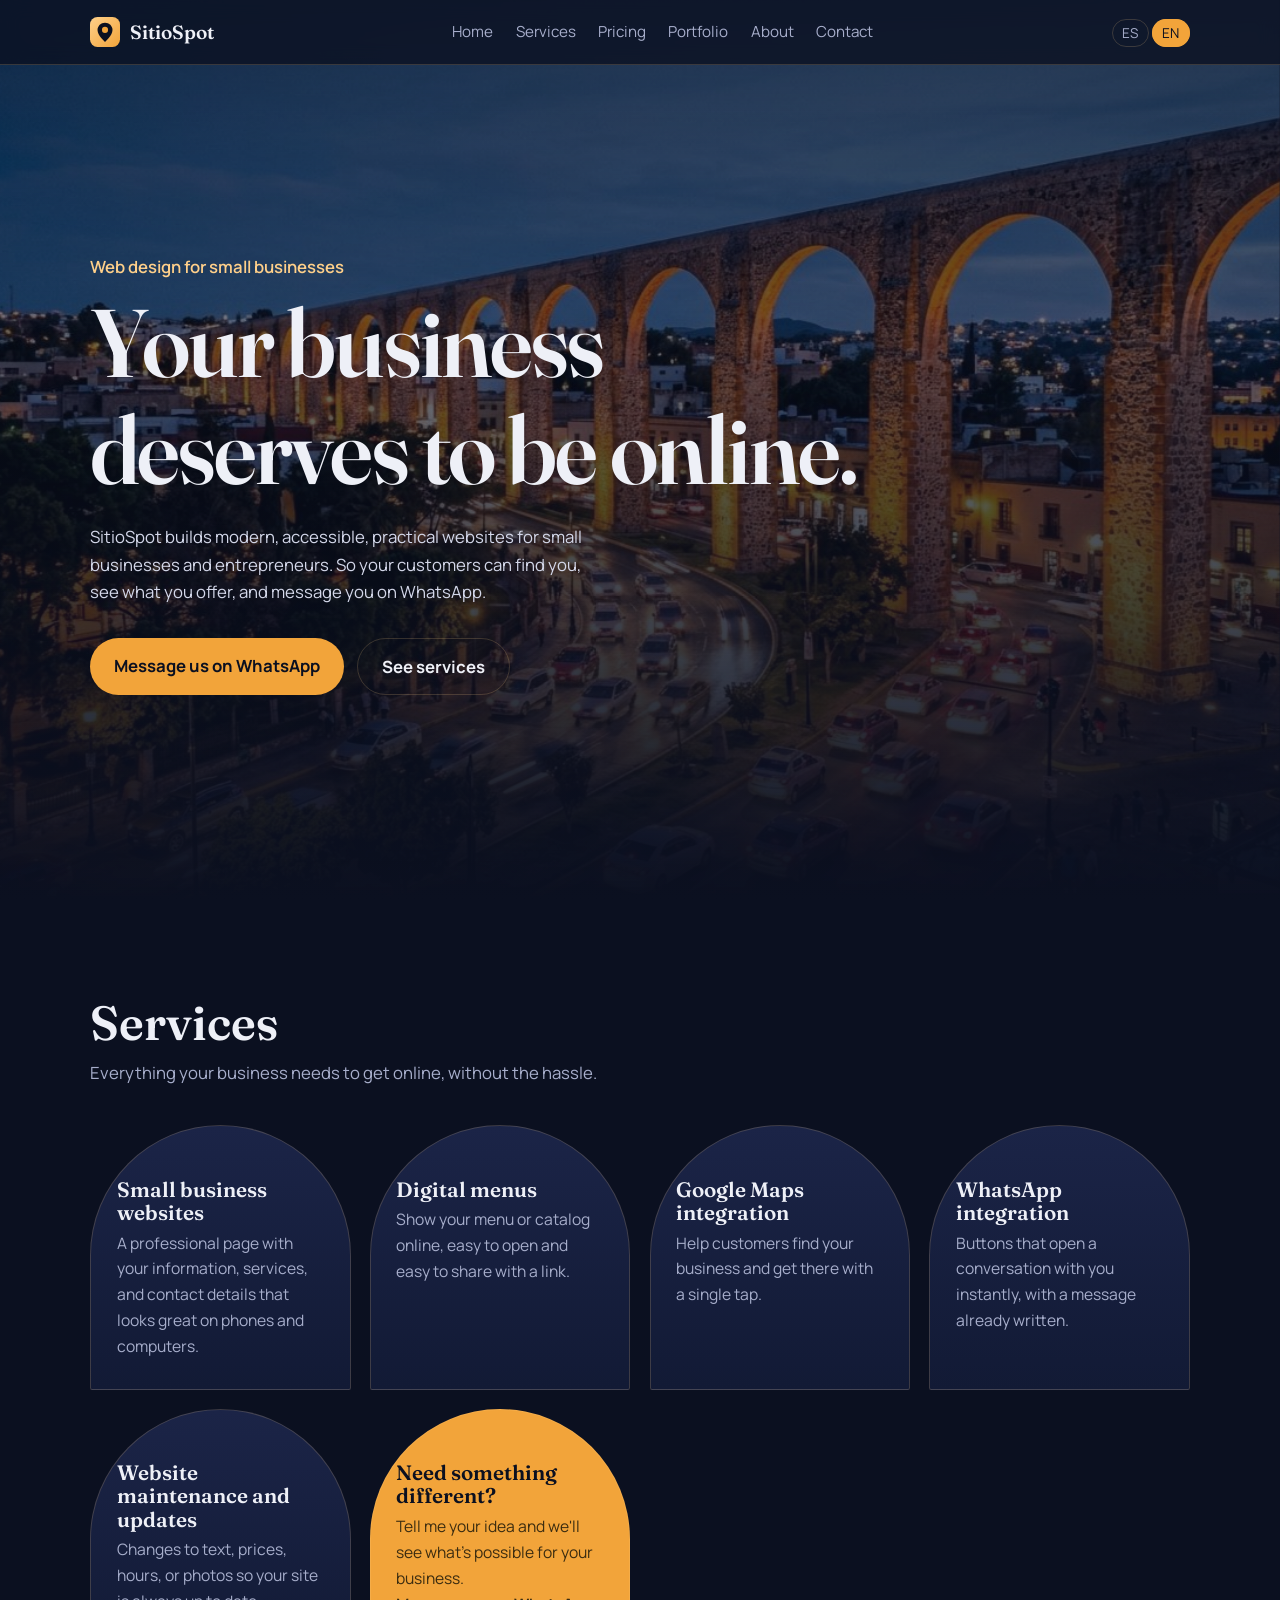
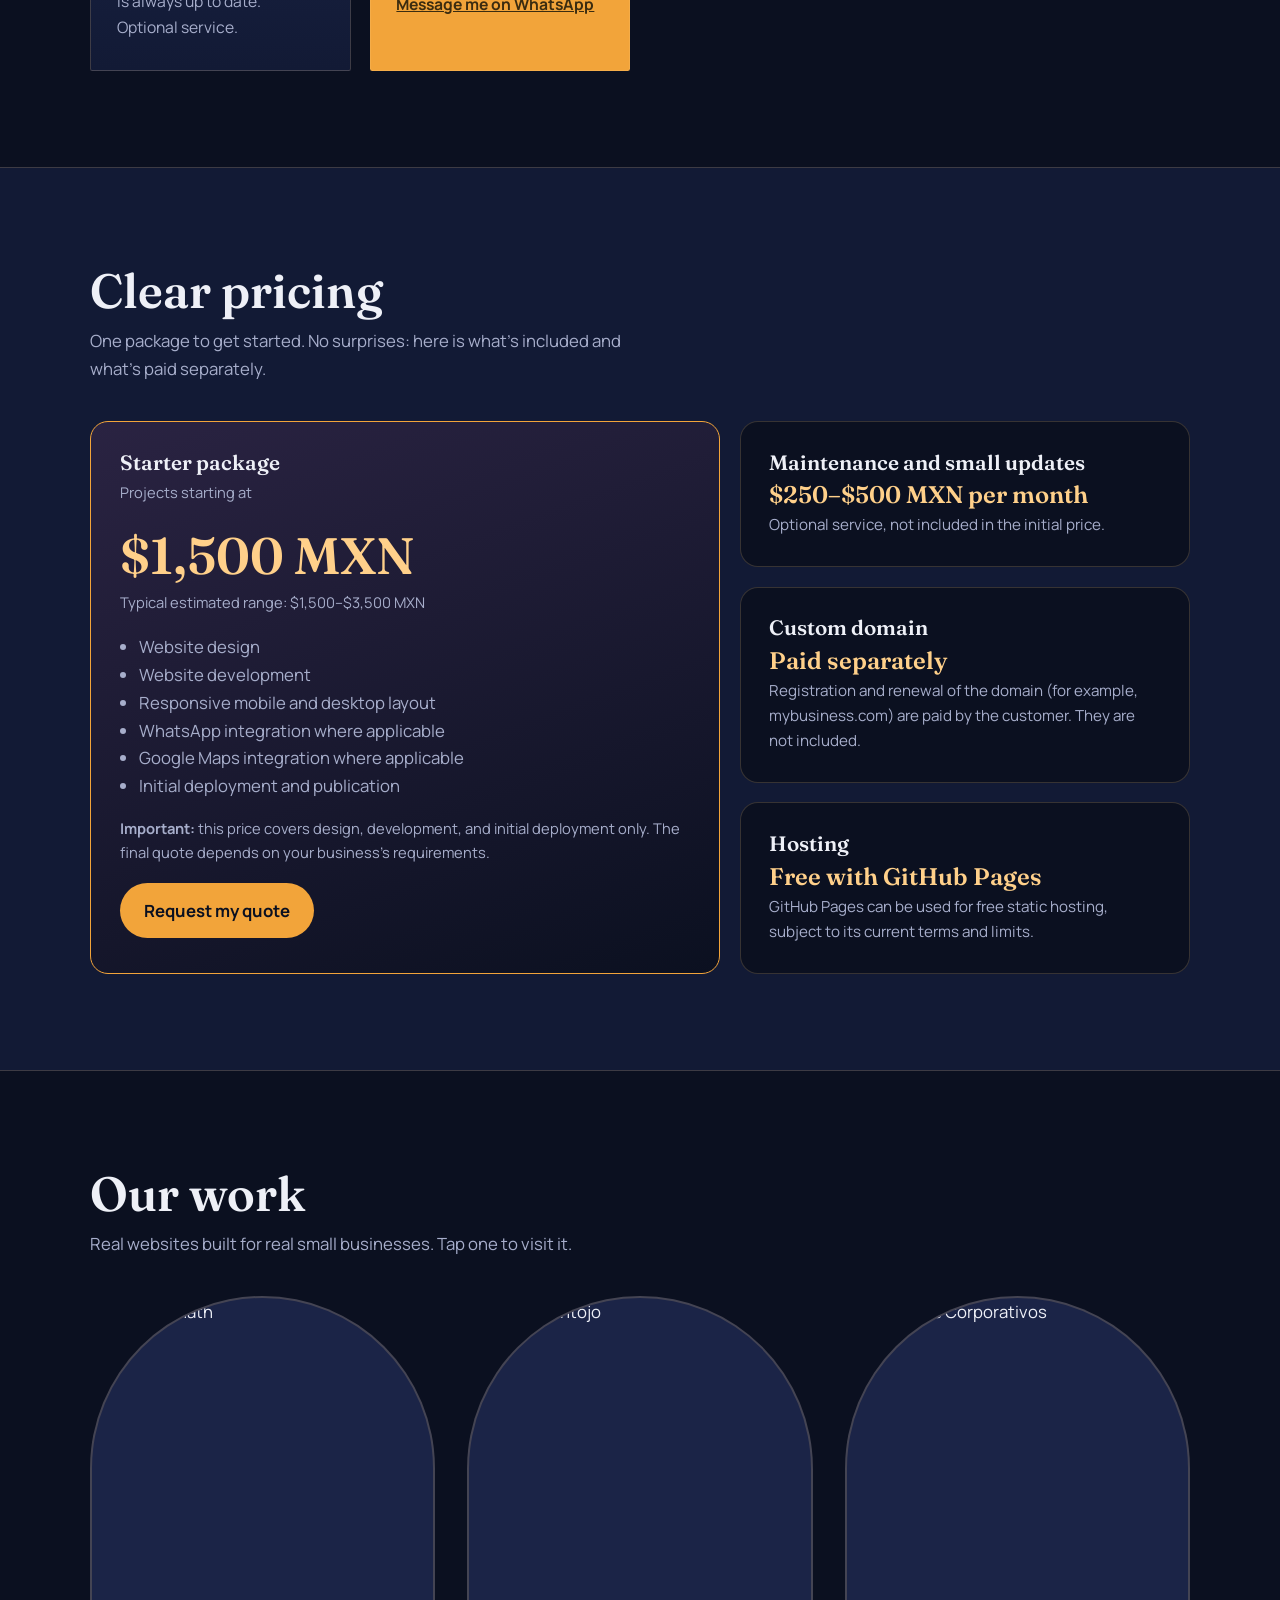
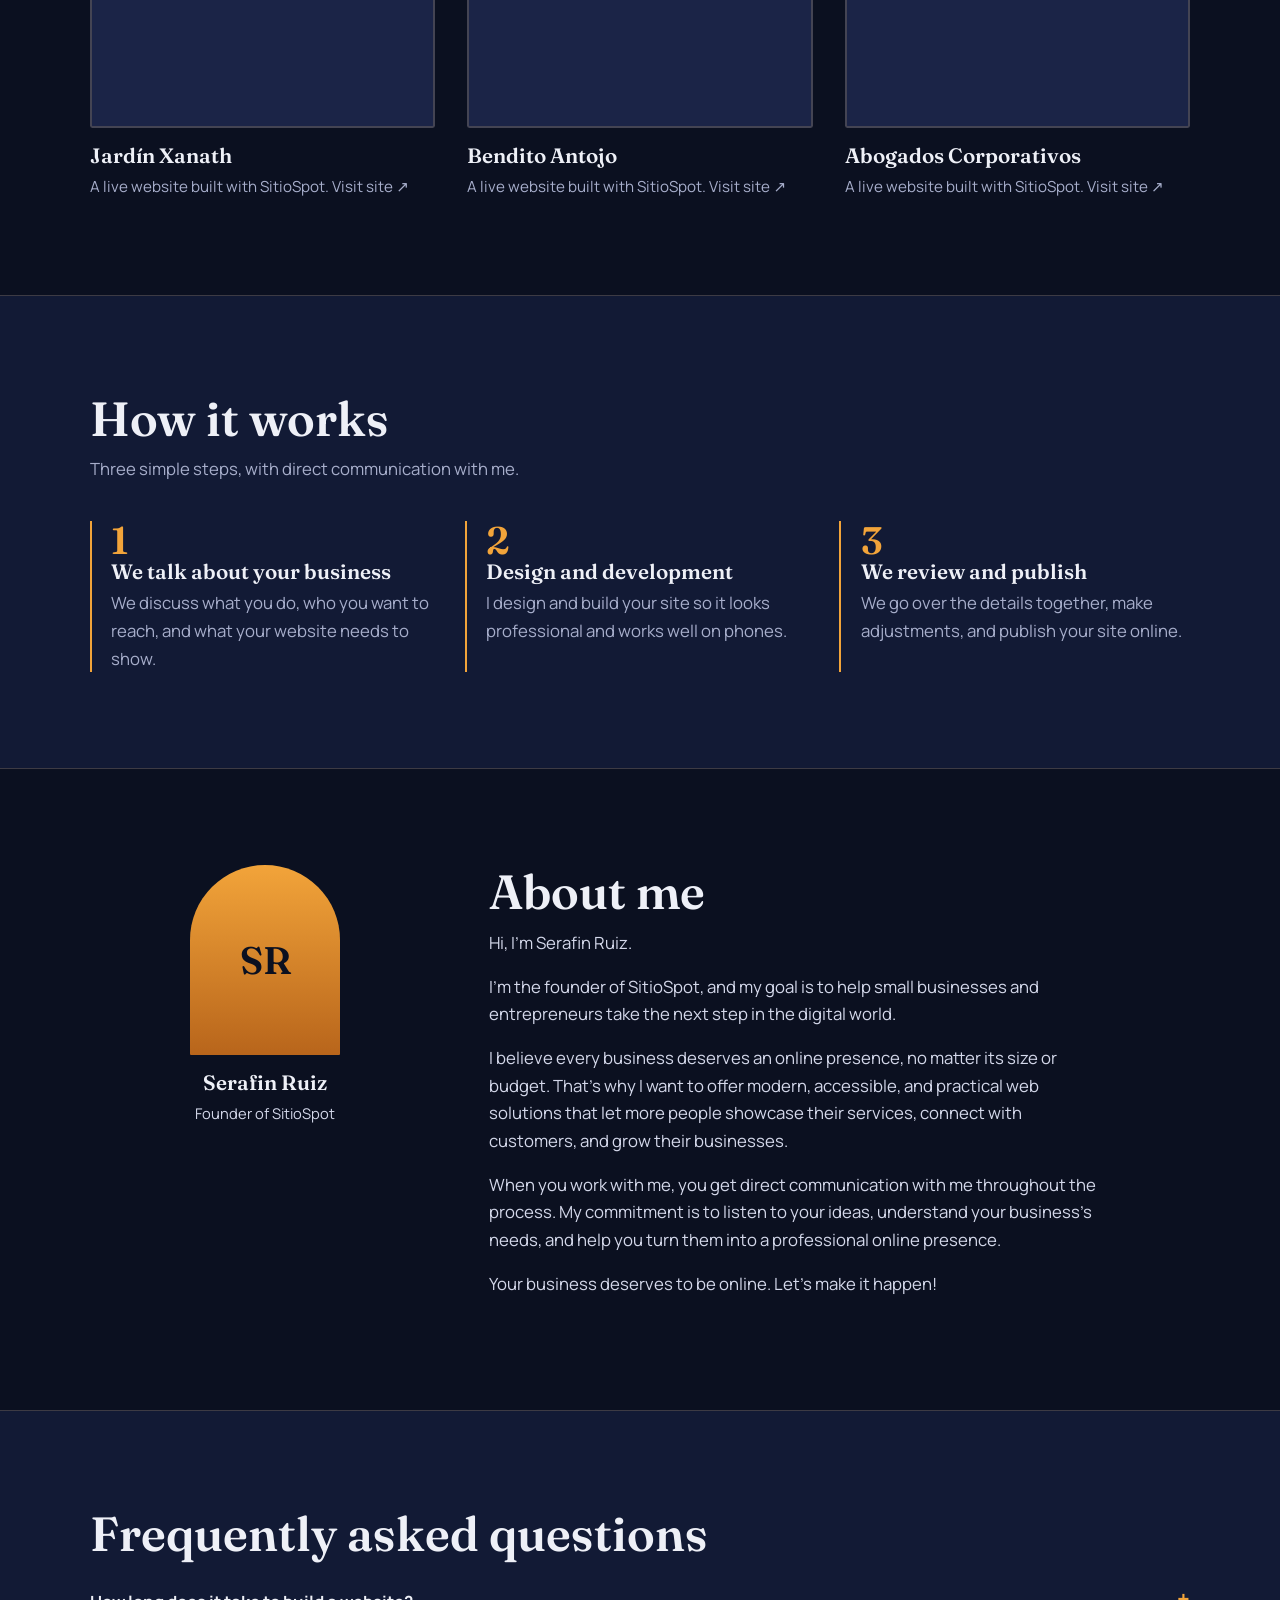
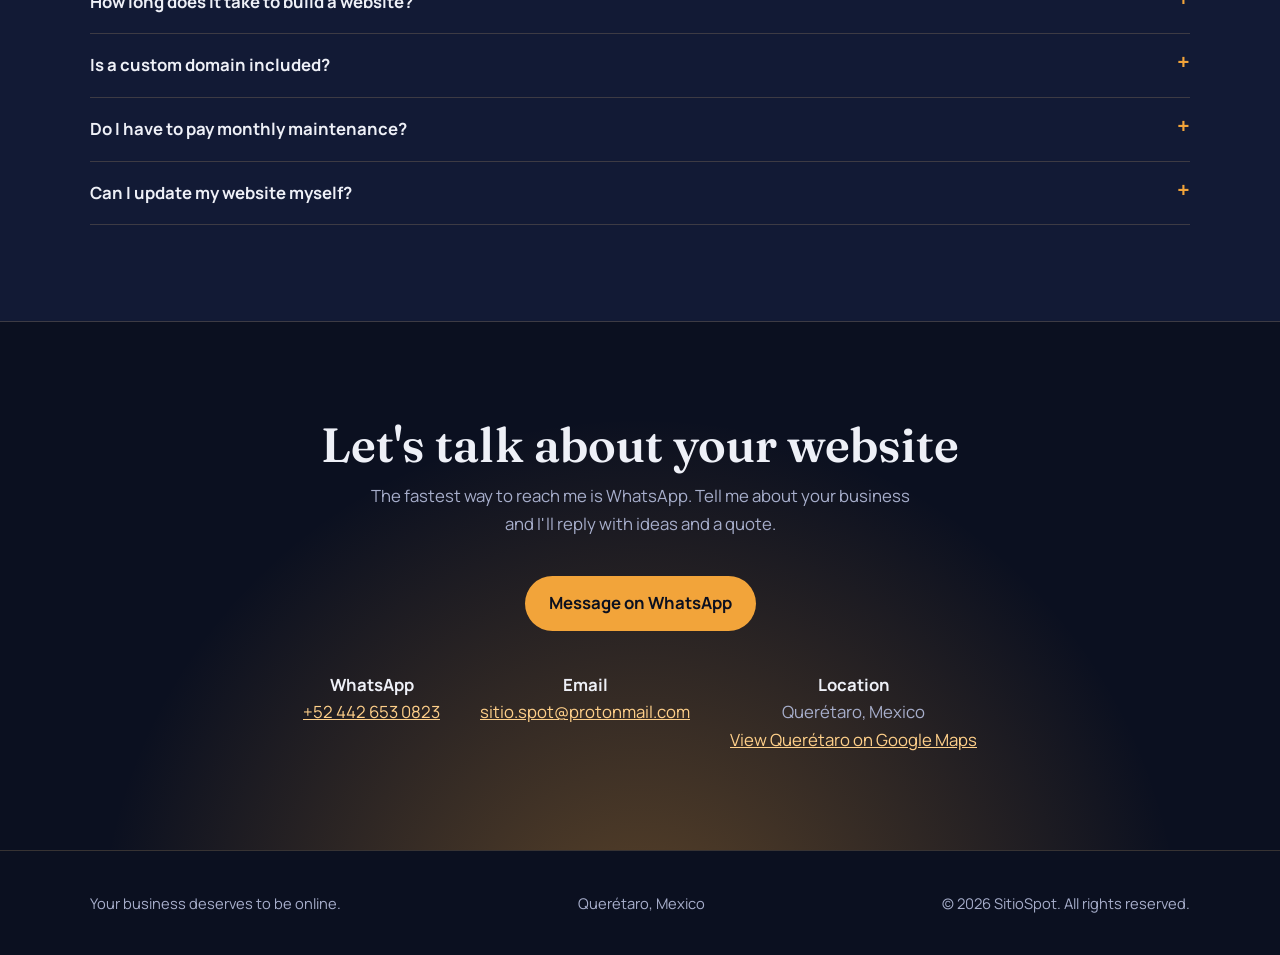
==== en.html @ 37e657c3 "1.3 update" ====
<!doctype html><html lang="en"><head><meta charset="utf-8"><meta name="viewport" content="width=device-width,initial-scale=1"><title>SitioSpot | Websites for small businesses in Querétaro</title><meta name="description" content="SitioSpot builds modern, accessible, practical websites for small businesses and entrepreneurs in Querétaro. Your business deserves to be online."><meta property="og:title" content="SitioSpot | Websites for small businesses in Querétaro"><meta property="og:type" content="website"><meta name="theme-color" content="#0b1020"><link rel="icon" href="./logo-mark.svg"><link rel="preconnect" href="https://fonts.googleapis.com"><link rel="preconnect" href="https://fonts.gstatic.com" crossorigin><link href="https://fonts.googleapis.com/css2?family=Fraunces:opsz,wght@9..144,500;9..144,600&family=Manrope:wght@400;600;700&display=swap" rel="stylesheet"><link rel="stylesheet" href="style.css"></head><body>
<a class="skip" href="#main">Skip to content</a>
<header><div class="wrap"><a class="brand" href="#home"><img src="./logo-mark.svg" alt="">SitioSpot</a><nav aria-label="Main"><ul><li><a href="#home">Home</a></li><li><a href="#services">Services</a></li><li><a href="#pricing">Pricing</a></li><li><a href="#portfolio">Portfolio</a></li><li><a href="#about">About</a></li><li><a href="#contact">Contact</a></li></ul></nav><div class="lang"><a href="es.html">ES</a> <a href="en.html" aria-current="true">EN</a></div></div></header>
<main id="main">
<section class="hero" id="home"><div class="wrap"><span class="tag">Web design for small businesses</span><h1>Your business deserves to be online.</h1><p>SitioSpot builds modern, accessible, practical websites for small businesses and entrepreneurs. So your customers can find you, see what you offer, and message you on WhatsApp.</p><div class="cta"><a class="btn" href="https://wa.me/524426530823">Message us on WhatsApp</a><a class="btn ghost" href="#services">See services</a></div></div></section>
<section class="services" id="services"><div class="wrap"><h2>Services</h2><p class="lead">Everything your business needs to get online, without the hassle.</p><div class="grid"><div class="arch"><h3>Small business websites</h3><p>A professional page with your information, services, and contact details that looks great on phones and computers.</p></div><div class="arch"><h3>Digital menus</h3><p>Show your menu or catalog online, easy to open and easy to share with a link.</p></div><div class="arch"><h3>Google Maps integration</h3><p>Help customers find your business and get there with a single tap.</p></div><div class="arch"><h3>WhatsApp integration</h3><p>Buttons that open a conversation with you instantly, with a message already written.</p></div><div class="arch"><h3>Website maintenance and updates</h3><p>Changes to text, prices, hours, or photos so your site is always up to date. Optional service.</p></div><div class="arch"><h3>Need something different?</h3><p>Tell me your idea and we'll see what's possible for your business.</p><p><a href="https://wa.me/524426530823">Message me on WhatsApp</a></p></div></div></div></section>
<section class="price" id="pricing"><div class="wrap"><h2>Clear pricing</h2><p class="lead">One package to get started. No surprises: here is what's included and what's paid separately.</p><div class="plans"><div class="card main"><h3>Starter package</h3><p class="note">Projects starting at</p><div class="amount">$1,500 MXN</div><p class="note">Typical estimated range: $1,500–$3,500 MXN</p><ul><li>Website design</li><li>Website development</li><li>Responsive mobile and desktop layout</li><li>WhatsApp integration where applicable</li><li>Google Maps integration where applicable</li><li>Initial deployment and publication</li></ul><p class="note"><b>Important:</b> this price covers design, development, and initial deployment only. The final quote depends on your business's requirements.</p><a class="btn" href="https://wa.me/524426530823">Request my quote</a></div><div class="side"><div class="card"><h3>Maintenance and small updates</h3><div class="amount">$250–$500 MXN per month</div><p>Optional service, not included in the initial price.</p></div><div class="card"><h3>Custom domain</h3><div class="amount">Paid separately</div><p>Registration and renewal of the domain (for example, mybusiness.com) are paid by the customer. They are not included.</p></div><div class="card"><h3>Hosting</h3><div class="amount">Free with GitHub Pages</div><p>GitHub Pages can be used for free static hosting, subject to its current terms and limits.</p></div></div></div></div></section>
<section id="portfolio"><div class="wrap"><h2>Our work</h2><p class="lead">Real websites built for real small businesses. Tap one to visit it.</p><div class="work"><a href="https://jardin-xanath.github.io/jardin.xanath/" target="_blank" rel="noopener"><div class="shot"><img src="https://s0.wp.com/mshots/v1/https%3A%2F%2Fjardin-xanath.github.io%2Fjardin.xanath%2F?w=800&h=1000" alt="Jardín Xanath" loading="lazy" width="800" height="1000"></div><h3>Jardín Xanath</h3><p>A live website built with SitioSpot. Visit site ↗</p></a><a href="https://bendito-antojo.github.io/bendito-antojo/" target="_blank" rel="noopener"><div class="shot"><img src="https://s0.wp.com/mshots/v1/https%3A%2F%2Fbendito-antojo.github.io%2Fbendito-antojo%2F?w=800&h=1000" alt="Bendito Antojo" loading="lazy" width="800" height="1000"></div><h3>Bendito Antojo</h3><p>A live website built with SitioSpot. Visit site ↗</p></a><a href="https://abogados-corporativos.github.io/ac/#inicio" target="_blank" rel="noopener"><div class="shot"><img src="https://s0.wp.com/mshots/v1/https%3A%2F%2Fabogados-corporativos.github.io%2Fac%2F%23inicio?w=800&h=1000" alt="Abogados Corporativos" loading="lazy" width="800" height="1000"></div><h3>Abogados Corporativos</h3><p>A live website built with SitioSpot. Visit site ↗</p></a></div></div></section>
<section class="price" id="how"><div class="wrap"><h2>How it works</h2><p class="lead">Three simple steps, with direct communication with me.</p><ol class="steps"><li><h3>We talk about your business</h3><p>We discuss what you do, who you want to reach, and what your website needs to show.</p></li><li><h3>Design and development</h3><p>I design and build your site so it looks professional and works well on phones.</p></li><li><h3>We review and publish</h3><p>We go over the details together, make adjustments, and publish your site online.</p></li></ol></div></section>
<section id="about"><div class="wrap about"><div class="me"><b>SR</b><h3>Serafin Ruiz</h3><p class="note">Founder of SitioSpot</p></div><div><h2>About me</h2><p>Hi, I'm Serafin Ruiz.</p><p>I'm the founder of SitioSpot, and my goal is to help small businesses and entrepreneurs take the next step in the digital world.</p><p>I believe every business deserves an online presence, no matter its size or budget. That's why I want to offer modern, accessible, and practical web solutions that let more people showcase their services, connect with customers, and grow their businesses.</p><p>When you work with me, you get direct communication with me throughout the process. My commitment is to listen to your ideas, understand your business's needs, and help you turn them into a professional online presence.</p><p>Your business deserves to be online. Let's make it happen!</p></div></div></section>
<section class="price"><div class="wrap"><h2>Frequently asked questions</h2><details><summary>How long does it take to build a website?</summary><p>It depends on the project and how soon we have your information (text, photos, menu, etc.). A simple site can be ready in a few days to a couple of weeks. I'll give you an estimate once I know what you need.</p></details><details><summary>Is a custom domain included?</summary><p>No. The initial price does not include registering or renewing a domain (for example, mybusiness.com); that is paid separately. In the meantime, your site can be published for free at a GitHub Pages address, and we can connect your domain later if you decide to buy one.</p></details><details><summary>Do I have to pay monthly maintenance?</summary><p>No, it's not required. It's an optional service at $250–$500 MXN per month for small changes and updates. If you don't sign up for it, future changes are quoted separately.</p></details><details><summary>Can I update my website myself?</summary><p>Your site is built with code (HTML and CSS), so changing text or prices means editing files. If you'd rather not, the maintenance service covers it. And if you're interested, I can show you how to make simple changes.</p></details></div></section>
<section class="contact" id="contact"><div class="wrap"><h2>Let's talk about your website</h2><p class="lead">The fastest way to reach me is WhatsApp. Tell me about your business and I'll reply with ideas and a quote.</p><a class="btn" href="https://wa.me/524426530823">Message on WhatsApp</a><div class="info"><div><b>WhatsApp</b><a href="https://wa.me/524426530823">+52 442 653 0823</a></div><div><b>Email</b><a href="mailto:sitio.spot@protonmail.com">sitio.spot@protonmail.com</a></div><div><b>Location</b>Querétaro, Mexico<br><a href="https://www.google.com/maps/search/?api=1&query=Quer%C3%A9taro%2C%20M%C3%A9xico">View Querétaro on Google Maps</a></div></div></div></section>
</main>
<footer><div class="wrap"><span>Your business deserves to be online.</span><span>Querétaro, Mexico</span><span>© 2026 SitioSpot. All rights reserved.</span></div></footer></body></html>
---- style.css ----
:root{--ink:#0b1020;--dusk:#121a35;--stone:#1b2447;--amber:#f2a43a;--glow:#ffd08a;--text:#eef0f7;--mute:#a7aecb;--line:rgba(255,208,138,.18);--serif:'Fraunces',Georgia,serif;--sans:'Manrope',system-ui,sans-serif}
*{box-sizing:border-box;margin:0}html{scroll-behavior:smooth;scroll-padding-top:76px}
body{background:var(--ink);color:var(--text);font:400 1.05rem/1.65 var(--sans);-webkit-font-smoothing:antialiased}
a{color:inherit}img{max-width:100%;display:block}
:focus-visible{outline:3px solid var(--glow);outline-offset:3px}
.skip{position:absolute;left:-999px}.skip:focus{left:8px;top:8px;background:var(--amber);color:var(--ink);padding:.5rem 1rem;z-index:99}
.wrap{width:min(1100px,92%);margin:auto}
h1,h2,h3{font-family:var(--serif);line-height:1.12;font-weight:600}
h2{font-size:clamp(2rem,4.5vw,3rem);margin-bottom:.6rem}h3{font-size:1.3rem;margin-bottom:.4rem}
p.lead{color:var(--mute);max-width:56ch;margin-bottom:2.4rem}
section{padding:6rem 0}
header{position:fixed;inset:0 0 auto;z-index:20;background:rgba(11,16,32,.78);backdrop-filter:blur(10px);border-bottom:1px solid var(--line)}
header .wrap{display:flex;align-items:center;justify-content:space-between;height:64px;gap:1rem}
.brand{display:flex;align-items:center;gap:.6rem;text-decoration:none;font:600 1.2rem var(--serif)}.brand img{width:30px;height:30px}
nav ul{display:flex;gap:1.4rem;list-style:none;padding:0;font-size:.95rem}nav a{text-decoration:none;color:var(--mute)}nav a:hover{color:var(--glow)}
.lang a{font-size:.85rem;padding:.25rem .6rem;border:1px solid var(--line);border-radius:99px;text-decoration:none;color:var(--mute)}.lang a[aria-current]{background:var(--amber);color:var(--ink);border-color:var(--amber)}
.btn{display:inline-block;padding:.85rem 1.5rem;border-radius:99px;background:var(--amber);color:var(--ink);font-weight:700;text-decoration:none;transition:transform .2s,background .2s}.btn:hover{background:var(--glow);transform:translateY(-2px)}
.btn.ghost{background:none;color:var(--text);border:1px solid var(--line)}.btn.ghost:hover{border-color:var(--glow)}
.hero{position:relative;min-height:100svh;display:flex;align-items:flex-end;padding:8rem 0 5rem;overflow:hidden;isolation:isolate}
.hero::before{content:"";position:absolute;inset:0;z-index:-2;background:url(banner.jpg) center/cover;opacity:.55;animation:dawn 2.4s ease-out both}
.hero::after{content:"";position:absolute;inset:0;z-index:-1;background:linear-gradient(180deg,rgba(11,16,32,.55) 0%,rgba(11,16,32,.2) 35%,var(--ink) 100%)}
@keyframes dawn{from{opacity:0;transform:scale(1.06)}to{opacity:.55;transform:none}}
.hero h1{font-size:clamp(2.8rem,8vw,6rem);max-width:13ch;margin:.5rem 0 1.2rem;letter-spacing:-.02em}
.hero .tag{color:var(--glow);font-weight:600}.hero p{max-width:52ch;color:#d4d8ea;margin-bottom:2rem}.hero .cta{display:flex;gap:.8rem;flex-wrap:wrap}
.grid{display:grid;gap:1.2rem;grid-template-columns:repeat(auto-fit,minmax(250px,1fr))}
.arch{background:linear-gradient(180deg,var(--stone),var(--dusk));border:1px solid var(--line);border-radius:999px 999px 18px 18px;padding:3.2rem 1.6rem 1.8rem}
.arch p{color:var(--mute);font-size:.98rem}
.services .arch:last-child{background:var(--amber);color:var(--ink)}.services .arch:last-child p{color:#3b2c10}.services .arch:last-child a{font-weight:700}
.price{background:var(--dusk);border-block:1px solid var(--line)}
.plans{display:grid;gap:1.2rem;grid-template-columns:1.4fr 1fr}
.card{border:1px solid var(--line);border-radius:18px;padding:1.8rem;background:var(--ink)}
.card.main{background:linear-gradient(160deg,#2a2342,var(--ink));border-color:var(--amber)}
.amount{font:600 clamp(2.2rem,5vw,3.2rem) var(--serif);color:var(--glow);margin:.2rem 0}
.card ul{padding-left:1.2rem;margin:1rem 0;color:var(--mute)}.note{font-size:.92rem;color:var(--mute);margin-bottom:1.2rem}
.side{display:grid;gap:1.2rem}.side .card .amount{font-size:1.5rem}.side p{color:var(--mute);font-size:.95rem}
.work{display:grid;gap:2rem;grid-template-columns:repeat(auto-fit,minmax(290px,1fr))}
.work a{text-decoration:none}
.shot{aspect-ratio:4/5;border-radius:999px 999px 14px 14px;overflow:hidden;border:2px solid var(--line);background:var(--stone);transition:border-color .3s,box-shadow .3s}
.shot img{width:100%;height:100%;object-fit:cover;object-position:top}
.work a:hover .shot{border-color:var(--amber);box-shadow:0 0 50px rgba(242,164,58,.28)}
.work h3{margin-top:1rem}.work p{color:var(--mute);font-size:.95rem}
.steps{display:grid;gap:1.5rem;grid-template-columns:repeat(auto-fit,minmax(240px,1fr));counter-reset:s;padding:0;list-style:none}
.steps li{counter-increment:s;border-left:2px solid var(--amber);padding-left:1.2rem}.steps li::before{content:counter(s);font:600 2.4rem var(--serif);color:var(--amber);display:block;line-height:1}.steps p{color:var(--mute)}
.about{display:grid;gap:3rem;grid-template-columns:1fr 2fr;align-items:start}
.me{text-align:center;position:sticky;top:90px}.me b{display:grid;place-items:center;width:150px;height:190px;margin:0 auto 1rem;border-radius:999px 999px 14px 14px;background:linear-gradient(180deg,var(--amber),#b8651b);color:var(--ink);font:600 2.4rem var(--serif)}
.about p{margin-bottom:1rem;color:#d4d8ea;max-width:62ch}
details{border-bottom:1px solid var(--line);padding:1.1rem 0}summary{cursor:pointer;font-weight:700;list-style:none}summary::after{content:"+";float:right;color:var(--amber);font-size:1.4rem;line-height:1}details[open] summary::after{content:"–"}details p{color:var(--mute);margin-top:.7rem;max-width:68ch}
.contact{text-align:center;background:radial-gradient(ellipse at 50% 120%,rgba(242,164,58,.35),transparent 60%)}.contact .lead{margin-inline:auto}
.info{display:flex;gap:2.5rem;justify-content:center;flex-wrap:wrap;margin-top:2.5rem;color:var(--mute)}.info b{display:block;color:var(--text)}.info a{color:var(--glow)}
footer{border-top:1px solid var(--line);padding:2.5rem 0;color:var(--mute);font-size:.92rem}footer .wrap{display:flex;justify-content:space-between;flex-wrap:wrap;gap:1rem}
.intro{min-height:100svh;display:grid;place-items:center;text-align:center;position:relative;isolation:isolate;padding:2rem}
.intro::before{content:"";position:absolute;inset:0;z-index:-2;background:url(banner.jpg) center/cover;opacity:.6;animation:dawn 2.4s ease-out both}
.intro::after{content:"";position:absolute;inset:0;z-index:-1;background:radial-gradient(ellipse at center,rgba(11,16,32,.35),var(--ink) 95%)}
.intro h1{font-size:clamp(2.4rem,7vw,4.8rem);margin:1.2rem 0 .8rem}.intro p{color:#d4d8ea;margin-bottom:2.2rem}.intro .brand{justify-content:center;font-size:1.6rem}.intro .brand img{width:42px;height:42px}
.choose{display:flex;gap:1rem;justify-content:center;flex-wrap:wrap}
.choose a{width:230px;padding:2.2rem 1rem 1.4rem;border:1px solid var(--line);border-radius:999px 999px 16px 16px;background:rgba(18,26,53,.7);backdrop-filter:blur(6px);text-decoration:none;transition:.25s}.choose a:hover{background:var(--amber);color:var(--ink);transform:translateY(-4px)}
.choose b{display:block;font:600 1.6rem var(--serif)}.choose span{font-size:.9rem;opacity:.8}
@media(max-width:820px){nav ul{display:none}.plans,.about{grid-template-columns:1fr}.me{position:static}section{padding:4rem 0}}
@media(prefers-reduced-motion:reduce){*{animation:none!important;transition:none!important;scroll-behavior:auto}}
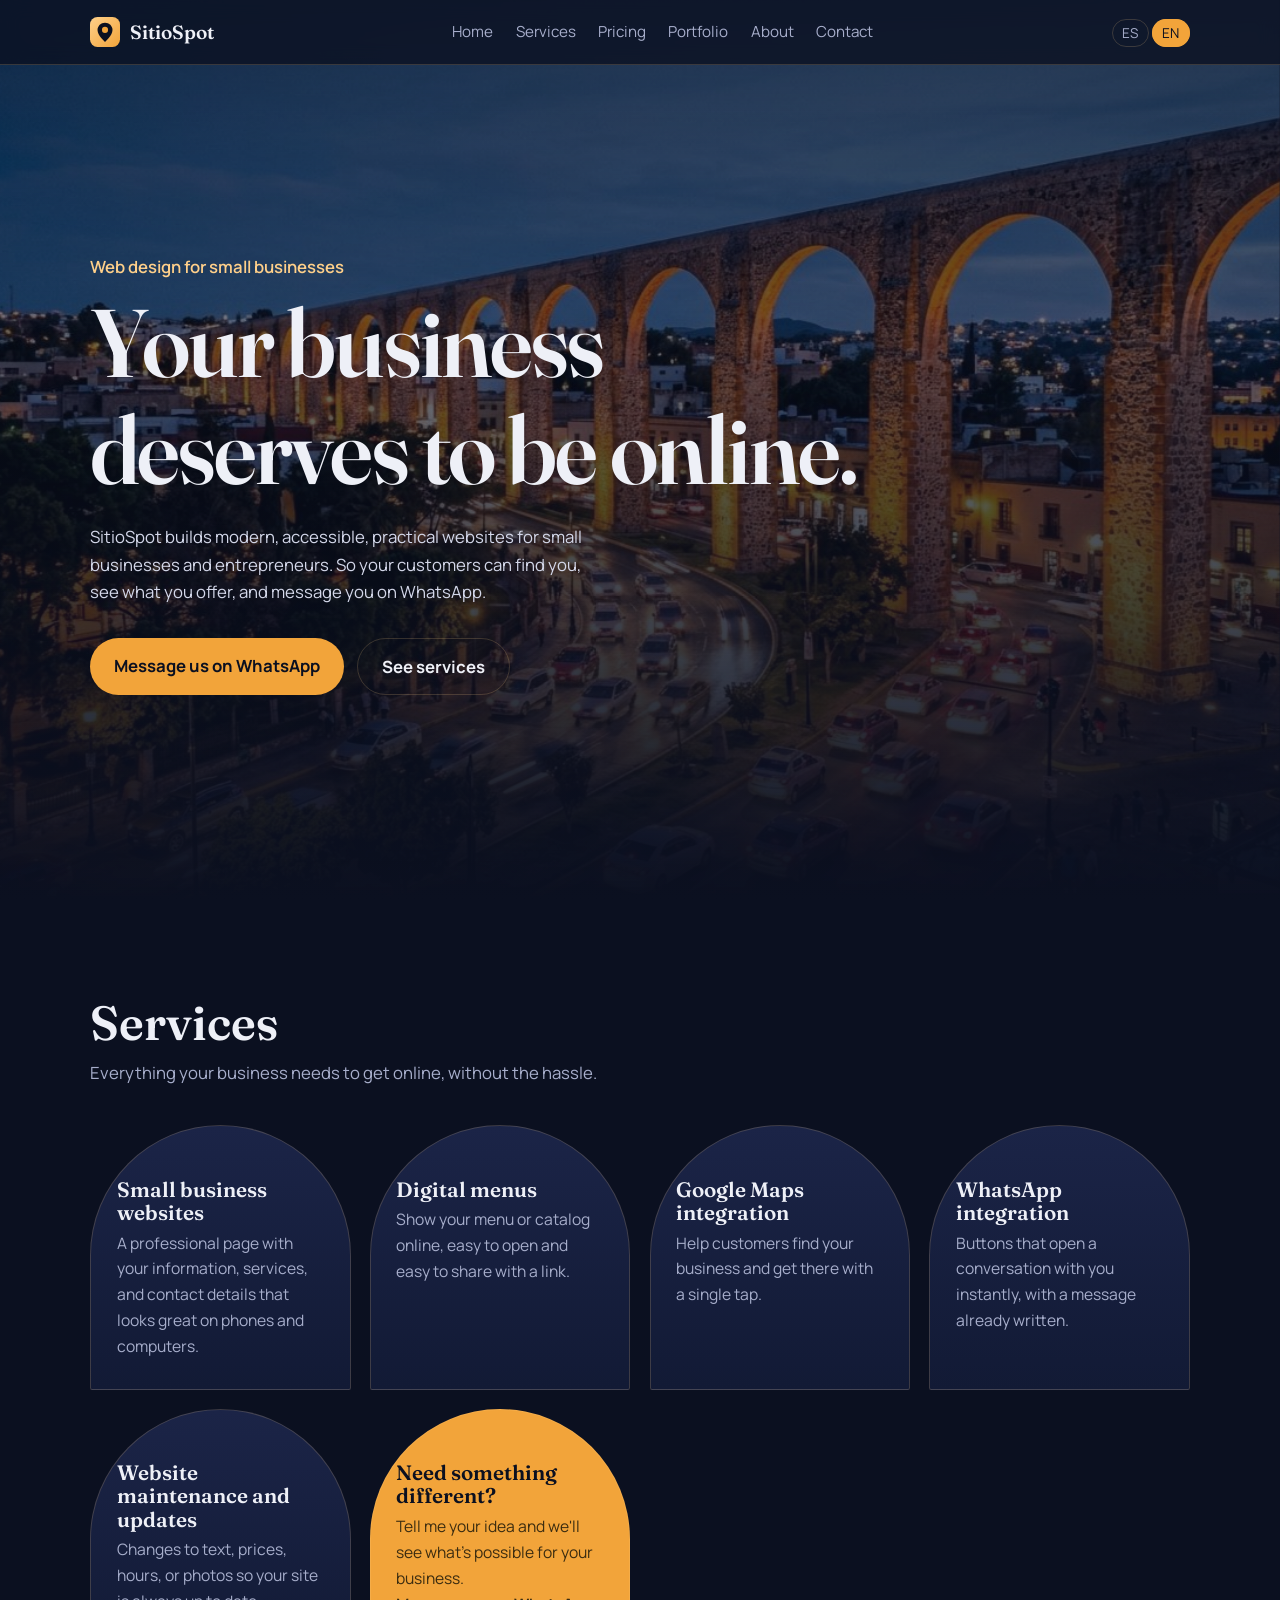
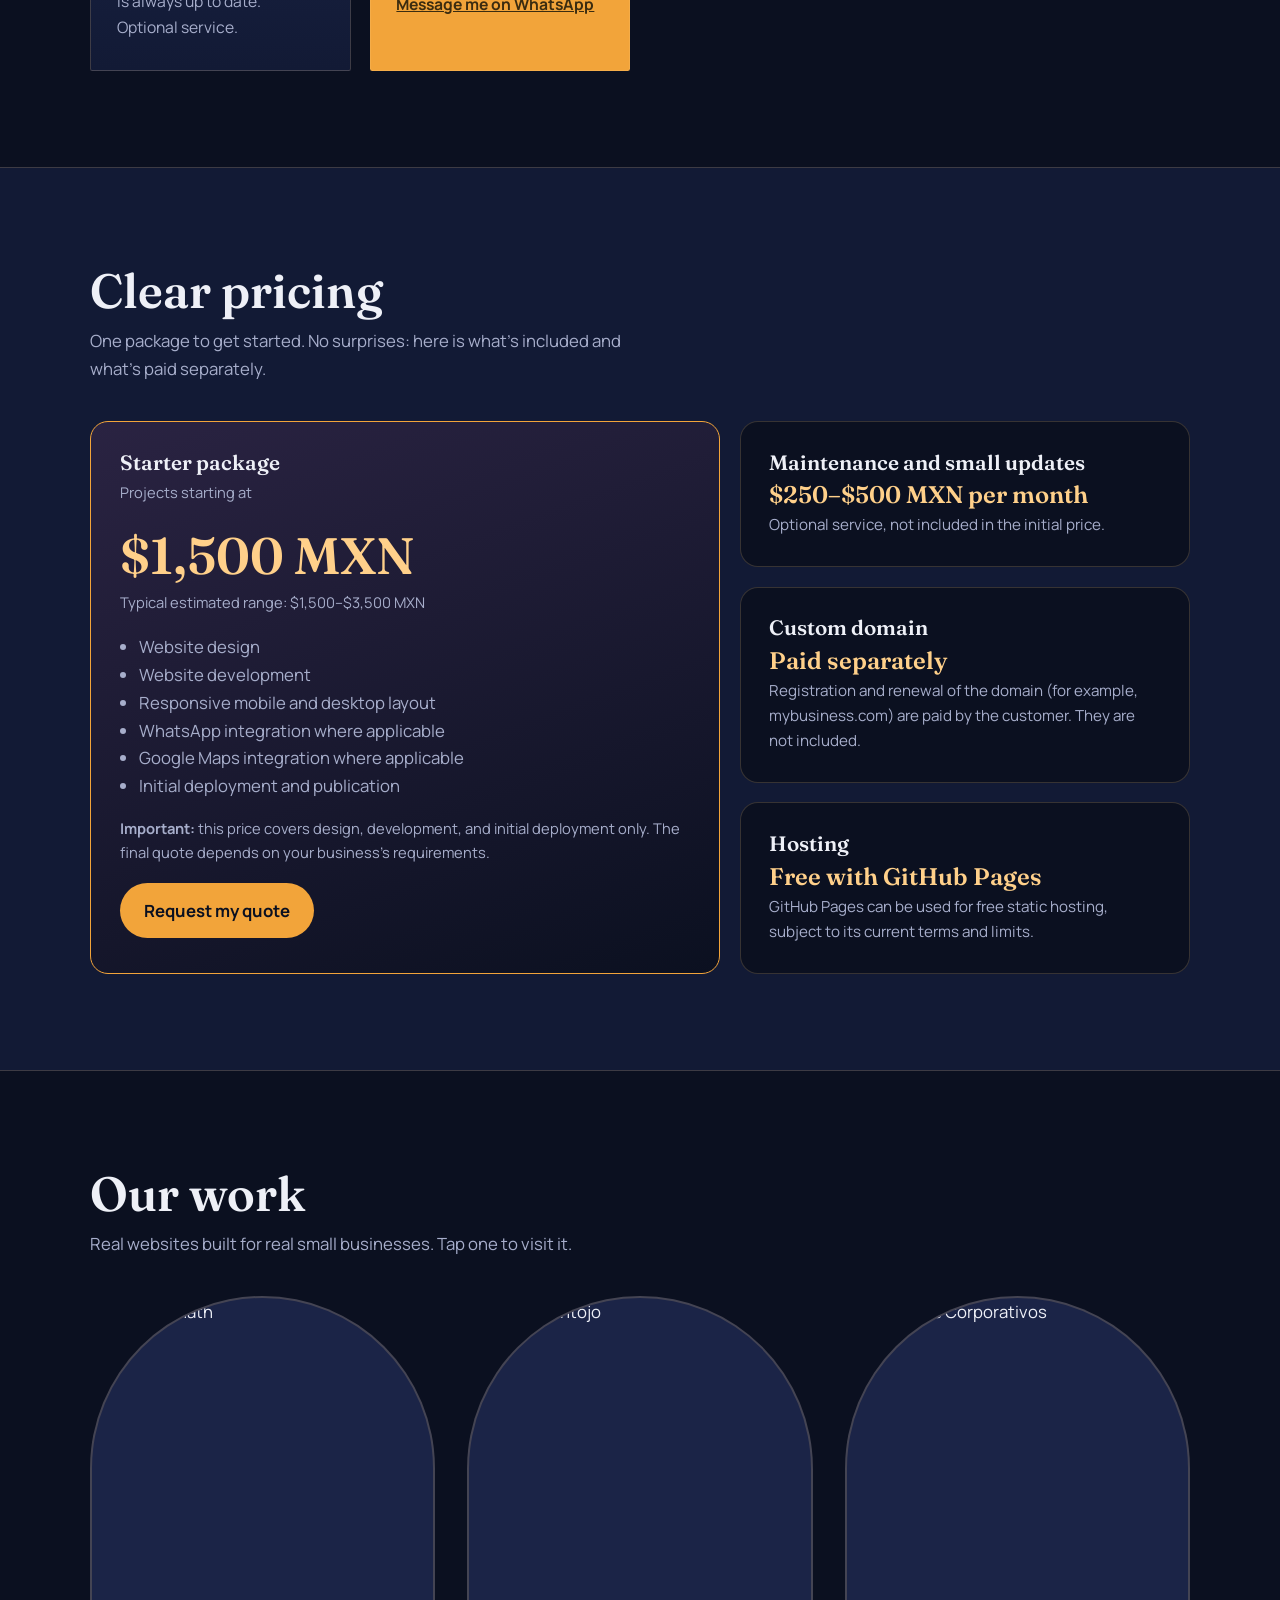
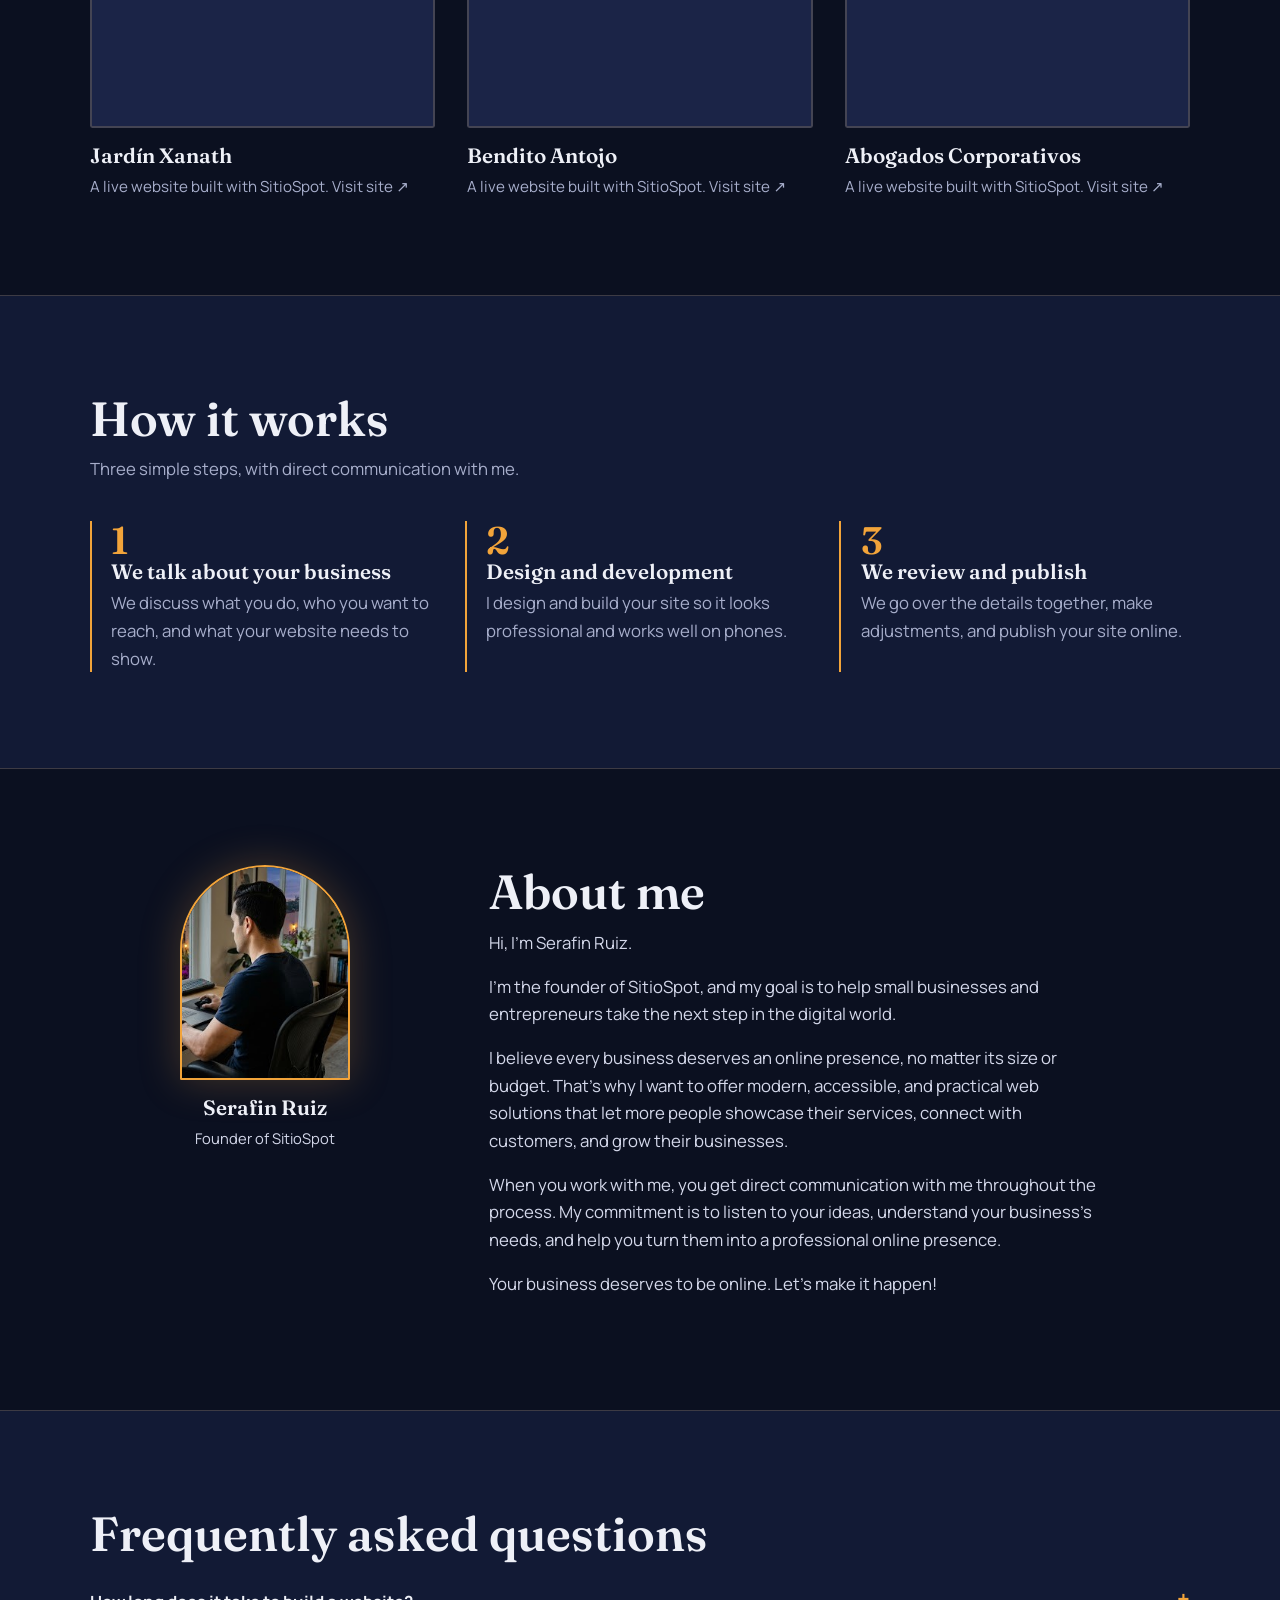
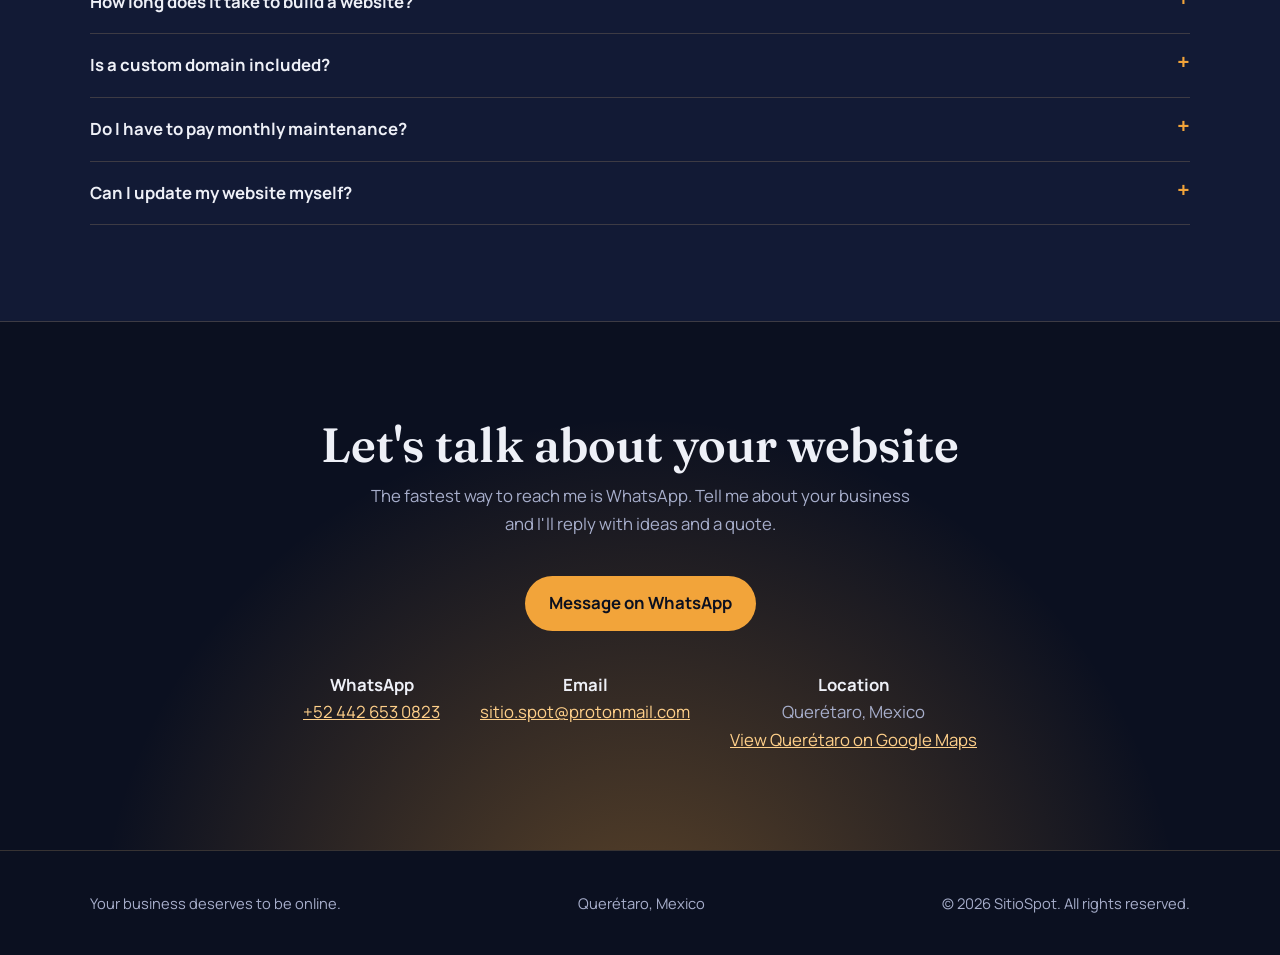
==== commit 6f1dd5b9: "Update 1.4" ====
--- a/en.html
+++ b/en.html
@@ -5,9 +5,9 @@
 <section class="hero" id="home"><div class="wrap"><span class="tag">Web design for small businesses</span><h1>Your business deserves to be online.</h1><p>SitioSpot builds modern, accessible, practical websites for small businesses and entrepreneurs. So your customers can find you, see what you offer, and message you on WhatsApp.</p><div class="cta"><a class="btn" href="https://wa.me/524426530823">Message us on WhatsApp</a><a class="btn ghost" href="#services">See services</a></div></div></section>
 <section class="services" id="services"><div class="wrap"><h2>Services</h2><p class="lead">Everything your business needs to get online, without the hassle.</p><div class="grid"><div class="arch"><h3>Small business websites</h3><p>A professional page with your information, services, and contact details that looks great on phones and computers.</p></div><div class="arch"><h3>Digital menus</h3><p>Show your menu or catalog online, easy to open and easy to share with a link.</p></div><div class="arch"><h3>Google Maps integration</h3><p>Help customers find your business and get there with a single tap.</p></div><div class="arch"><h3>WhatsApp integration</h3><p>Buttons that open a conversation with you instantly, with a message already written.</p></div><div class="arch"><h3>Website maintenance and updates</h3><p>Changes to text, prices, hours, or photos so your site is always up to date. Optional service.</p></div><div class="arch"><h3>Need something different?</h3><p>Tell me your idea and we'll see what's possible for your business.</p><p><a href="https://wa.me/524426530823">Message me on WhatsApp</a></p></div></div></div></section>
 <section class="price" id="pricing"><div class="wrap"><h2>Clear pricing</h2><p class="lead">One package to get started. No surprises: here is what's included and what's paid separately.</p><div class="plans"><div class="card main"><h3>Starter package</h3><p class="note">Projects starting at</p><div class="amount">$1,500 MXN</div><p class="note">Typical estimated range: $1,500–$3,500 MXN</p><ul><li>Website design</li><li>Website development</li><li>Responsive mobile and desktop layout</li><li>WhatsApp integration where applicable</li><li>Google Maps integration where applicable</li><li>Initial deployment and publication</li></ul><p class="note"><b>Important:</b> this price covers design, development, and initial deployment only. The final quote depends on your business's requirements.</p><a class="btn" href="https://wa.me/524426530823">Request my quote</a></div><div class="side"><div class="card"><h3>Maintenance and small updates</h3><div class="amount">$250–$500 MXN per month</div><p>Optional service, not included in the initial price.</p></div><div class="card"><h3>Custom domain</h3><div class="amount">Paid separately</div><p>Registration and renewal of the domain (for example, mybusiness.com) are paid by the customer. They are not included.</p></div><div class="card"><h3>Hosting</h3><div class="amount">Free with GitHub Pages</div><p>GitHub Pages can be used for free static hosting, subject to its current terms and limits.</p></div></div></div></div></section>
-<section id="portfolio"><div class="wrap"><h2>Our work</h2><p class="lead">Real websites built for real small businesses. Tap one to visit it.</p><div class="work"><a href="https://jardin-xanath.github.io/jardin.xanath/" target="_blank" rel="noopener"><div class="shot"><img src="https://s0.wp.com/mshots/v1/https%3A%2F%2Fjardin-xanath.github.io%2Fjardin.xanath%2F?w=800&h=1000" alt="Jardín Xanath" loading="lazy" width="800" height="1000"></div><h3>Jardín Xanath</h3><p>A live website built with SitioSpot. Visit site ↗</p></a><a href="https://bendito-antojo.github.io/bendito-antojo/" target="_blank" rel="noopener"><div class="shot"><img src="https://s0.wp.com/mshots/v1/https%3A%2F%2Fbendito-antojo.github.io%2Fbendito-antojo%2F?w=800&h=1000" alt="Bendito Antojo" loading="lazy" width="800" height="1000"></div><h3>Bendito Antojo</h3><p>A live website built with SitioSpot. Visit site ↗</p></a><a href="https://abogados-corporativos.github.io/ac/#inicio" target="_blank" rel="noopener"><div class="shot"><img src="https://s0.wp.com/mshots/v1/https%3A%2F%2Fabogados-corporativos.github.io%2Fac%2F%23inicio?w=800&h=1000" alt="Abogados Corporativos" loading="lazy" width="800" height="1000"></div><h3>Abogados Corporativos</h3><p>A live website built with SitioSpot. Visit site ↗</p></a></div></div></section>
+<section id="portfolio"><div class="wrap"><h2>Our work</h2><p class="lead">Real websites built for real small businesses. Tap one to visit it.</p><div class="work"><a href="https://jardin-xanath.github.io/" target="_blank" rel="noopener"><div class="shot"><img src="https://s0.wp.com/mshots/v1/https%3A%2F%2Fjardin-xanath.github.io%2F?w=800&h=1000" alt="Jardín Xanath" loading="lazy" width="800" height="1000"></div><h3>Jardín Xanath</h3><p>A live website built with SitioSpot. Visit site ↗</p></a><a href="https://bendito-antojo.github.io/" target="_blank" rel="noopener"><div class="shot"><img src="https://s0.wp.com/mshots/v1/https%3A%2F%2Fbendito-antojo.github.io%2F?w=800&h=1000" alt="Bendito Antojo" loading="lazy" width="800" height="1000"></div><h3>Bendito Antojo</h3><p>A live website built with SitioSpot. Visit site ↗</p></a><a href="https://abogados-corporativos.github.io/" target="_blank" rel="noopener"><div class="shot"><img src="https://s0.wp.com/mshots/v1/https%3A%2F%2Fabogados-corporativos.github.io%2F?w=800&h=1000" alt="Abogados Corporativos" loading="lazy" width="800" height="1000"></div><h3>Abogados Corporativos</h3><p>A live website built with SitioSpot. Visit site ↗</p></a></div></div></section>
 <section class="price" id="how"><div class="wrap"><h2>How it works</h2><p class="lead">Three simple steps, with direct communication with me.</p><ol class="steps"><li><h3>We talk about your business</h3><p>We discuss what you do, who you want to reach, and what your website needs to show.</p></li><li><h3>Design and development</h3><p>I design and build your site so it looks professional and works well on phones.</p></li><li><h3>We review and publish</h3><p>We go over the details together, make adjustments, and publish your site online.</p></li></ol></div></section>
-<section id="about"><div class="wrap about"><div class="me"><b>SR</b><h3>Serafin Ruiz</h3><p class="note">Founder of SitioSpot</p></div><div><h2>About me</h2><p>Hi, I'm Serafin Ruiz.</p><p>I'm the founder of SitioSpot, and my goal is to help small businesses and entrepreneurs take the next step in the digital world.</p><p>I believe every business deserves an online presence, no matter its size or budget. That's why I want to offer modern, accessible, and practical web solutions that let more people showcase their services, connect with customers, and grow their businesses.</p><p>When you work with me, you get direct communication with me throughout the process. My commitment is to listen to your ideas, understand your business's needs, and help you turn them into a professional online presence.</p><p>Your business deserves to be online. Let's make it happen!</p></div></div></section>
+<section id="about"><div class="wrap about"><div class="me"><img src="about.jpg" alt="Founder of SitioSpot working on a website"><h3>Serafin Ruiz</h3><p class="note">Founder of SitioSpot</p></div><div><h2>About me</h2><p>Hi, I'm Serafin Ruiz.</p><p>I'm the founder of SitioSpot, and my goal is to help small businesses and entrepreneurs take the next step in the digital world.</p><p>I believe every business deserves an online presence, no matter its size or budget. That's why I want to offer modern, accessible, and practical web solutions that let more people showcase their services, connect with customers, and grow their businesses.</p><p>When you work with me, you get direct communication with me throughout the process. My commitment is to listen to your ideas, understand your business's needs, and help you turn them into a professional online presence.</p><p>Your business deserves to be online. Let's make it happen!</p></div></div></section>
 <section class="price"><div class="wrap"><h2>Frequently asked questions</h2><details><summary>How long does it take to build a website?</summary><p>It depends on the project and how soon we have your information (text, photos, menu, etc.). A simple site can be ready in a few days to a couple of weeks. I'll give you an estimate once I know what you need.</p></details><details><summary>Is a custom domain included?</summary><p>No. The initial price does not include registering or renewing a domain (for example, mybusiness.com); that is paid separately. In the meantime, your site can be published for free at a GitHub Pages address, and we can connect your domain later if you decide to buy one.</p></details><details><summary>Do I have to pay monthly maintenance?</summary><p>No, it's not required. It's an optional service at $250–$500 MXN per month for small changes and updates. If you don't sign up for it, future changes are quoted separately.</p></details><details><summary>Can I update my website myself?</summary><p>Your site is built with code (HTML and CSS), so changing text or prices means editing files. If you'd rather not, the maintenance service covers it. And if you're interested, I can show you how to make simple changes.</p></details></div></section>
 <section class="contact" id="contact"><div class="wrap"><h2>Let's talk about your website</h2><p class="lead">The fastest way to reach me is WhatsApp. Tell me about your business and I'll reply with ideas and a quote.</p><a class="btn" href="https://wa.me/524426530823">Message on WhatsApp</a><div class="info"><div><b>WhatsApp</b><a href="https://wa.me/524426530823">+52 442 653 0823</a></div><div><b>Email</b><a href="mailto:sitio.spot@protonmail.com">sitio.spot@protonmail.com</a></div><div><b>Location</b>Querétaro, Mexico<br><a href="https://www.google.com/maps/search/?api=1&query=Quer%C3%A9taro%2C%20M%C3%A9xico">View Querétaro on Google Maps</a></div></div></div></section>
 </main>
--- a/style.css
+++ b/style.css
@@ -42,7 +42,7 @@
 .steps{display:grid;gap:1.5rem;grid-template-columns:repeat(auto-fit,minmax(240px,1fr));counter-reset:s;padding:0;list-style:none}
 .steps li{counter-increment:s;border-left:2px solid var(--amber);padding-left:1.2rem}.steps li::before{content:counter(s);font:600 2.4rem var(--serif);color:var(--amber);display:block;line-height:1}.steps p{color:var(--mute)}
 .about{display:grid;gap:3rem;grid-template-columns:1fr 2fr;align-items:start}
-.me{text-align:center;position:sticky;top:90px}.me b{display:grid;place-items:center;width:150px;height:190px;margin:0 auto 1rem;border-radius:999px 999px 14px 14px;background:linear-gradient(180deg,var(--amber),#b8651b);color:var(--ink);font:600 2.4rem var(--serif)}
+.me{text-align:center;position:sticky;top:90px}.me img{width:170px;height:215px;object-fit:cover;object-position:85% 50%;margin:0 auto 1rem;border-radius:999px 999px 14px 14px;border:2px solid var(--amber);box-shadow:0 0 40px rgba(242,164,58,.25)}
 .about p{margin-bottom:1rem;color:#d4d8ea;max-width:62ch}
 details{border-bottom:1px solid var(--line);padding:1.1rem 0}summary{cursor:pointer;font-weight:700;list-style:none}summary::after{content:"+";float:right;color:var(--amber);font-size:1.4rem;line-height:1}details[open] summary::after{content:"–"}details p{color:var(--mute);margin-top:.7rem;max-width:68ch}
 .contact{text-align:center;background:radial-gradient(ellipse at 50% 120%,rgba(242,164,58,.35),transparent 60%)}.contact .lead{margin-inline:auto}
